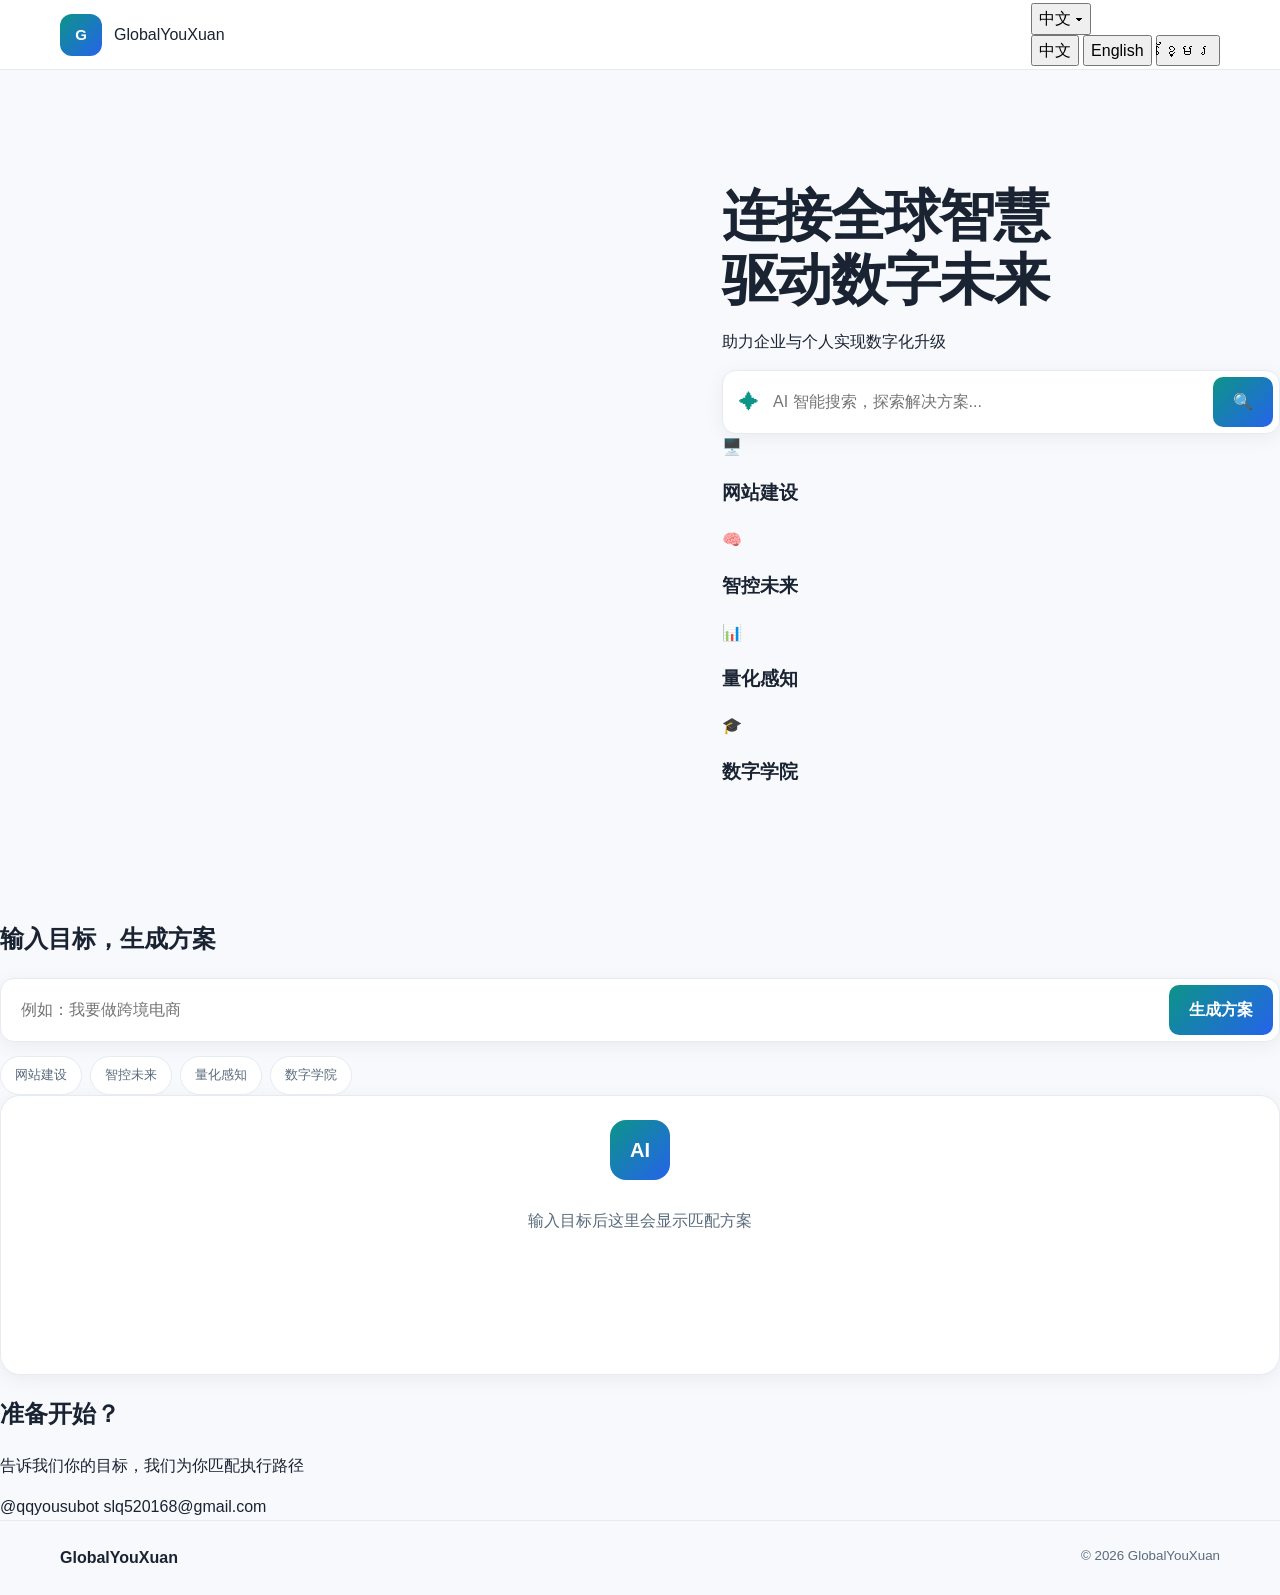
==== index.html @ 68372c5d "更新 index.html" ====
<!doctype html>
<html lang="zh-CN">
<head>
<meta charset="utf-8">
<meta name="viewport" content="width=device-width,initial-scale=1,viewport-fit=cover">
<meta name="theme-color" content="#f8fafc">
<title>GlobalYouXuan｜全球优选数字化平台</title>
<meta name="description" content="GlobalYouXuan 全球数字化解决方案平台">
<link rel="stylesheet" href="style.css">
</head>
<body>
<header class="topbar">
  <a class="brand" href="#home">
    <span class="brand-mark">G</span>
    <span class="brand-name">GlobalYouXuan</span>
  </a>
  <div class="top-actions">
    <div class="lang-select">
      <button id="langBtn" class="lang-btn">中文 ▾</button>
      <div class="lang-menu" id="langMenu">
        <button data-lang="zh">中文</button>
        <button data-lang="en">English</button>
        <button data-lang="km">ខ្មែរ</button>
      </div>
    </div>
  </div>
</header>

<main>
  <section class="hero" id="home">
    <div class="hero-bg"></div>
    <div class="hero-content">
      <h1 data-i18n="heroTitle">连接全球智慧<br>驱动数字未来</h1>
      <p data-i18n="heroSub">助力企业与个人实现数字化升级</p>

      <form class="search-box" id="mainSearch">
        <span class="search-icon">✦</span>
        <input id="mainSearchInput" data-i18n-placeholder="searchPlaceholder" placeholder="AI 智能搜索，探索解决方案...">
        <button type="submit" aria-label="搜索">🔍</button>
      </form>

      <div class="entry-grid">
        <a class="entry-card c1" href="web.html">
          <div class="entry-icon">🖥️</div>
          <h3 data-i18n="card1">网站建设</h3>
        </a>
        <a class="entry-card c2" href="ai.html">
          <div class="entry-icon">🧠</div>
          <h3 data-i18n="card2">智控未来</h3>
        </a>
        <a class="entry-card c3" href="automation.html">
          <div class="entry-icon">📊</div>
          <h3 data-i18n="card3">量化感知</h3>
        </a>
        <a class="entry-card c4" href="digital.html">
          <div class="entry-icon">🎓</div>
          <h3 data-i18n="card4">数字学院</h3>
        </a>
      </div>
    </div>
  </section>

  <section class="match-section" id="match">
    <div class="section-inner">
      <h2 data-i18n="matchTitle">输入目标，生成方案</h2>
      <div class="match-box">
        <form class="search-box" id="matchSearch">
          <input id="matchInput" data-i18n-placeholder="matchPlaceholder" placeholder="例如：我要做跨境电商">
          <button type="submit" data-i18n="searchBtn">生成方案</button>
        </form>
        <div class="quick">
          <button data-q="网站建设">网站建设</button>
          <button data-q="AI">智控未来</button>
          <button data-q="订单">量化感知</button>
          <button data-q="数字">数字学院</button>
        </div>
        <div class="result-panel" id="resultPanel">
          <div class="result-empty">
            <span>AI</span>
            <p data-i18n="resultEmpty">输入目标后这里会显示匹配方案</p>
          </div>
        </div>
      </div>
    </div>
  </section>

  <section class="contact-section" id="contact">
    <div class="section-inner contact-inner">
      <div>
        <h2 data-i18n="contactTitle">准备开始？</h2>
        <p data-i18n="contactSub">告诉我们你的目标，我们为你匹配执行路径</p>
        <div class="contact-ways">
          <a href="https://t.me/qqyousubot" target="_blank" rel="noopener">@qqyousubot</a>
          <a href="mailto:slq520168@gmail.com">slq520168@gmail.com</a>
        </div>
      </div>
    </div>
  </section>
</main>

<footer>
  <div><b>GlobalYouXuan</b></div>
  <small>© 2026 GlobalYouXuan</small>
</footer>

<script src="app.js"></script>
</body>
</html>
---- style.css ----
:root{
  --bg:#f7f9fc;
  --bg2:#ffffff;
  --panel:#ffffff;
  --line:#e6ebf2;
  --text:#1a2332;
  --muted:#5a6b7d;
  --cyan:#0d9488;
  --blue:#2563eb;
  --green:#10b981;
  --radius:20px;
  --shadow:0 4px 20px rgba(0,0,0,.06);
}

*{box-sizing:border-box}
html{scroll-behavior:smooth}
body{
  margin:0;
  background:var(--bg);
  color:var(--text);
  font-family:-apple-system,BlinkMacSystemFont,"Segoe UI","PingFang SC","Microsoft YaHei",Arial,sans-serif;
  line-height:1.6;
}
a{text-decoration:none;color:inherit}
button,input{font:inherit}

/* 顶部导航 */
.topbar{
  position:sticky;top:0;z-index:50;
  height:70px;
  display:flex;align-items:center;justify-content:space-between;
  padding:0 clamp(16px,5vw,60px);
  background:rgba(255,255,255,.95);
  backdrop-filter:blur(12px);
  border-bottom:1px solid var(--line);
}
.brand{display:flex;align-items:center;gap:12px}
.brand-mark{
  width:42px;height:42px;border-radius:12px;
  display:grid;place-items:center;
  background:linear-gradient(135deg,var(--cyan),var(--blue));
  color:#fff;font-weight:800;font-size:15px;
}
.brand-text{display:flex;flex-direction:column}
.brand-text b{font-size:16px}
.brand-text small{font-size:11px;color:var(--muted);margin-top:2px}
.topbar nav{display:flex;gap:24px;font-size:14px;color:var(--muted)}
.topbar nav a:hover{color:var(--text)}
.langs{display:flex;gap:6px}
.langs button{
  border:1px solid var(--line);background:#fff;color:var(--muted);
  border-radius:10px;padding:7px 11px;cursor:pointer;font-size:13px;
}
.langs button.active{background:var(--text);color:#fff;border-color:var(--text)}

/* 通用区块 */
.screen{padding:clamp(60px,7vw,100px) clamp(18px,5vw,60px)}
.dark{background:#f0f4f8;border-top:1px solid var(--line);border-bottom:1px solid var(--line)}
.section-title{max-width:700px;margin-bottom:36px}
.section-title>span{font-size:12px;color:var(--cyan);letter-spacing:.12em;font-weight:700}
.section-title h2{font-size:clamp(28px,4vw,42px);line-height:1.2;margin:12px 0 10px;color:var(--text)}
.section-title p{color:var(--muted);font-size:16px}

/* 首页英雄区 */
.hero{
  min-height:calc(100vh - 70px);
  display:grid;grid-template-columns:1.1fr .9fr;
  align-items:center;gap:40px;
}
.badge{
  display:inline-flex;align-items:center;gap:8px;
  border:1px solid #d1e7e5;border-radius:999px;
  padding:6px 12px;color:var(--cyan);font-size:11px;
  letter-spacing:.1em;font-weight:700;background:#f0fdfa;
}
.badge i{width:6px;height:6px;border-radius:50%;background:var(--green)}
h1{font-size:clamp(36px,5.5vw,56px);line-height:1.15;letter-spacing:-.03em;margin:20px 0 16px;color:var(--text)}
.hero-copy>p{font-size:clamp(16px,1.8vw,18px);color:var(--muted);max-width:520px;margin-bottom:28px}
.hero-actions{display:flex;gap:12px;margin-bottom:24px;flex-wrap:wrap}
.primary-btn,.secondary-btn{
  display:inline-flex;justify-content:center;align-items:center;
  min-height:48px;border-radius:12px;padding:0 22px;font-weight:700;font-size:15px;
}
.primary-btn{background:linear-gradient(135deg,var(--cyan),var(--blue));color:#fff}
.secondary-btn{border:1px solid var(--line);background:#fff;color:var(--text)}
.search-box{
  display:flex;align-items:center;gap:10px;
  padding:6px 6px 6px 16px;border-radius:14px;
  border:1px solid var(--line);background:#fff;box-shadow:var(--shadow);
}
.search-icon{font-size:20px;color:var(--cyan)}
.search-box input{flex:1;min-width:0;background:transparent;border:0;outline:0;color:var(--text);padding:12px 4px}
.search-box button{
  border:0;border-radius:10px;padding:12px 20px;
  background:linear-gradient(135deg,var(--cyan),var(--blue));
  color:#fff;font-weight:700;cursor:pointer;
}
.quick{display:flex;flex-wrap:wrap;gap:8px;margin-top:14px}
.quick button{
  border:1px solid var(--line);background:#fff;color:var(--muted);
  border-radius:999px;padding:8px 14px;cursor:pointer;font-size:13px;
}
.quick button:hover{border-color:var(--cyan);color:var(--cyan)}

/* 右侧视觉 */
.hero-visual{display:flex;justify-content:center}
.visual-panel{
  width:min(100%,460px);border:1px solid var(--line);border-radius:24px;
  padding:20px;background:#fff;box-shadow:var(--shadow);
}
.panel-top,.panel-bottom{display:flex;justify-content:space-between;align-items:center}
.panel-top span{font-size:11px;letter-spacing:.12em;color:var(--cyan);font-weight:600}
.panel-top b{font-size:11px;color:var(--green)}
.globe-wrap{position:relative;display:grid;place-items:center;min-height:320px}
.globe{
  position:relative;width:min(28vw,280px);aspect-ratio:1;border-radius:50%;
  background:radial-gradient(circle at 32% 28%,#5eead4 0 6%,transparent 18%),
             radial-gradient(circle at 62% 48%,rgba(37,99,235,.3) 0 5%,transparent 20%),
             radial-gradient(circle,#0f766e 0 42%,#134e4a 70%,#042f2e 100%);
  box-shadow:inset -20px -18px 50px rgba(0,0,0,.25),0 0 50px rgba(13,148,136,.2);
  animation:float 6s ease-in-out infinite;
}
.globe-grid{
  position:absolute;inset:0;border-radius:50%;
  background:repeating-linear-gradient(90deg,transparent 0 26px,rgba(255,255,255,.08) 27px 28px),
             repeating-linear-gradient(0deg,transparent 0 26px,rgba(255,255,255,.07) 27px 28px);
  mask-image:radial-gradient(circle,#000 60%,transparent 72%);
}
.orbit{position:absolute;border:1px solid rgba(13,148,136,.25);border-radius:50%}
.orbit1{width:92%;height:38%;transform:rotate(14deg)}
.orbit2{width:70%;height:96%;transform:rotate(67deg)}
.dot{position:absolute;width:7px;height:7px;border-radius:50%;background:#fff;box-shadow:0 0 12px var(--cyan)}
.d1{left:28%;top:32%}.d2{right:26%;top:29%}.d3{left:44%;bottom:23%}.d4{right:20%;bottom:42%}
.floating-card{
  position:absolute;border:1px solid var(--line);background:#fff;
  border-radius:12px;padding:10px 12px;display:flex;flex-direction:column;box-shadow:var(--shadow);
}
.floating-card small{color:var(--muted);font-size:11px}
.floating-card b{margin-top:2px;color:var(--text);font-size:14px}
.fc1{left:0;top:18%}.fc2{right:0;bottom:16%}
.panel-bottom{gap:12px;margin-top:8px}
.panel-bottom div{flex:1;display:flex;justify-content:space-between;border-top:1px solid var(--line);padding-top:14px}
.panel-bottom span{color:var(--muted);font-size:12px}
.panel-bottom b{font-size:13px;color:var(--text)}

/* 卡片通用 */
.why-grid,.solution-grid{display:grid;grid-template-columns:repeat(3,1fr);gap:18px}
.why-card,.solution-card{
  padding:24px;border:1px solid var(--line);border-radius:18px;
  background:#fff;box-shadow:var(--shadow);
}
.why-icon{
  width:44px;height:44px;display:grid;place-items:center;
  border-radius:12px;background:#f0fdfa;color:var(--cyan);font-size:20px;
}
.why-card h3,.solution-card h3{font-size:18px;margin:18px 0 8px;color:var(--text)}
.why-card p,.solution-card p{color:var(--muted);font-size:14px;line-height:1.6}

/* 业务中心 */
.center-grid{display:grid;grid-template-columns:repeat(4,1fr);gap:16px}
.center-card{
  min-height:260px;display:flex;flex-direction:column;
  padding:22px;border:1px solid var(--line);border-radius:18px;
  background:#fff;box-shadow:var(--shadow);transition:.2s;
}
.center-card:hover{transform:translateY(-4px);border-color:#99f6e4}
.card-head{display:flex;justify-content:space-between;align-items:center}
.card-head span{font-size:11px;color:var(--cyan);font-weight:600}
.card-head i{
  width:40px;height:40px;display:grid;place-items:center;
  border-radius:12px;background:#f0fdfa;color:var(--cyan);font-style:normal;font-size:18px;
}
.center-card h3{font-size:18px;margin:28px 0 8px}
.center-card p{color:var(--muted);font-size:14px;line-height:1.6}
.center-card>b{margin-top:auto;color:var(--cyan);font-size:14px}

/* 解决方案 & 案例 */
.solution-card span{font-size:11px;color:var(--cyan);letter-spacing:.1em;font-weight:600}
.case-grid{display:grid;grid-template-columns:repeat(3,1fr);gap:16px}
.case-card{overflow:hidden;border:1px solid var(--line);border-radius:18px;background:#fff;box-shadow:var(--shadow)}
.case-visual{
  height:140px;
  background:linear-gradient(135deg,#ccfbf1,#bfdbfe);
  position:relative;
}
.case-visual:after{content:"";position:absolute;inset:16px;border:1px solid rgba(255,255,255,.5);border-radius:12px}
.case-body{padding:18px}
.case-body span{font-size:11px;color:var(--cyan);letter-spacing:.1em;font-weight:600}
.case-body h3{font-size:17px;margin:10px 0 6px}
.case-body p{color:var(--muted);font-size:14px;line-height:1.6}

/* 数据统计 */
.stats-grid{display:grid;grid-template-columns:repeat(4,1fr);gap:16px}
.stats-grid div{
  padding:28px;border:1px solid var(--line);border-radius:18px;
  background:#fff;box-shadow:var(--shadow);display:flex;flex-direction:column;
}
.stats-grid b{font-size:36px;color:var(--text)}
.stats-grid span{color:var(--muted);margin-top:6px;font-size:14px}

/* 匹配区 */
.match-layout{display:grid;grid-template-columns:.95fr 1.05fr;gap:20px}
.match-form,.result-panel{
  padding:24px;border:1px solid var(--line);border-radius:20px;
  background:#fff;box-shadow:var(--shadow);
}
.match-form h3{font-size:20px;margin-top:0;color:var(--text)}
.result-panel{min-height:280px}
.result-empty{
  height:100%;display:grid;place-items:center;align-content:center;
  text-align:center;color:var(--muted);
}
.result-empty span{
  width:60px;height:60px;display:grid;place-items:center;
  border-radius:16px;background:linear-gradient(135deg,var(--cyan),var(--blue));
  color:#fff;font-size:20px;font-weight:800;margin-bottom:12px;
}
.result-card h3{font-size:20px;margin:0 0 10px;color:var(--text)}
.result-card p{color:var(--muted);font-size:14px;line-height:1.6}
.result-tags{display:flex;flex-wrap:wrap;gap:8px;margin-top:16px}
.result-tags span{
  padding:8px 12px;border:1px solid var(--line);border-radius:10px;
  background:#f8fafc;font-size:13px;color:var(--text);
}

/* 联系 */
.contact{
  display:flex;justify-content:space-between;align-items:center;gap:30px;
  background:linear-gradient(135deg,#f0fdfa,#eff6ff);
  border-radius:24px;margin:0 clamp(18px,5vw,60px) 40px;padding:40px clamp(20px,4vw,40px);
}
.contact h2{font-size:clamp(26px,3.5vw,36px);margin:12px 0 8px}
.contact p{color:var(--muted);font-size:15px}
.contact-list{display:flex;flex-wrap:wrap;gap:10px;margin-top:16px;color:var(--muted)}
.contact-list span{padding:8px 12px;border:1px solid var(--line);border-radius:10px;background:#fff;font-size:13px}
.contact>.primary-btn{min-width:160px}

footer{
  display:flex;justify-content:space-between;gap:20px;
  padding:24px clamp(18px,5vw,60px);border-top:1px solid var(--line);color:var(--muted);
}
footer div{display:flex;flex-direction:column;gap:2px}
footer b{color:var(--text)}

/* 中心页 */
.center-page{min-height:100vh}
.center-hero{padding:70px clamp(18px,5vw,60px) 40px}
.center-back{display:inline-block;color:var(--cyan);margin-bottom:20px;font-size:14px}
.center-hero h1{max-width:700px}
.center-hero p{max-width:600px;color:var(--muted);font-size:16px}
.tool-grid{display:grid;grid-template-columns:repeat(3,1fr);gap:16px;padding:0 clamp(18px,5vw,60px) 70px}
.tool-card{
  padding:22px;border:1px solid var(--line);border-radius:18px;
  background:#fff;box-shadow:var(--shadow);
}
.tool-card h3{font-size:17px}
.tool-card p{color:var(--muted);font-size:14px;line-height:1.6}

@keyframes float{50%{transform:translateY(-10px)}}

/* 响应式 */
@media(max-width:1020px){
  .topbar nav{display:none}
  .hero{grid-template-columns:1fr}
  .hero-visual{order:-1}
  .center-grid{grid-template-columns:repeat(2,1fr)}
  .why-grid,.solution-grid,.tool-grid{grid-template-columns:repeat(2,1fr)}
  .stats-grid{grid-template-columns:repeat(2,1fr)}
}
@media(max-width:680px){
  .topbar{height:62px;padding:0 14px}
  .brand-mark{width:38px;height:38px}
  .brand-text small{display:none}
  .langs button{padding:6px 9px;font-size:12px}
  .screen{padding:48px 16px}
  .hero{min-height:auto;display:flex;flex-direction:column;gap:24px;padding-top:24px}
  .hero-copy{order:1}.hero-visual{order:2}
  h1{font-size:32px}
  .hero-actions{flex-direction:column}
  .primary-btn,.secondary-btn{width:100%}
  .search-box{flex-wrap:wrap;padding:8px}
  .search-icon{display:none}
  .search-box input{width:100%;flex-basis:100%}
  .search-box button{width:100%}
  .visual-panel{padding:14px}
  .globe-wrap{min-height:240px}
  .globe{width:min(60vw,220px)}
  .floating-card{font-size:11px}
  .section-title h2{font-size:26px}
  .why-grid,.center-grid,.solution-grid,.case-grid,.stats-grid,.match-layout,.tool-grid{grid-template-columns:1fr}
  .center-card{min-height:220px}
  .contact,footer{flex-direction:column;align-items:flex-start}
  .contact{margin:0 16px 30px;padding:28px 18px}
  .contact>.primary-btn{width:100%}
}
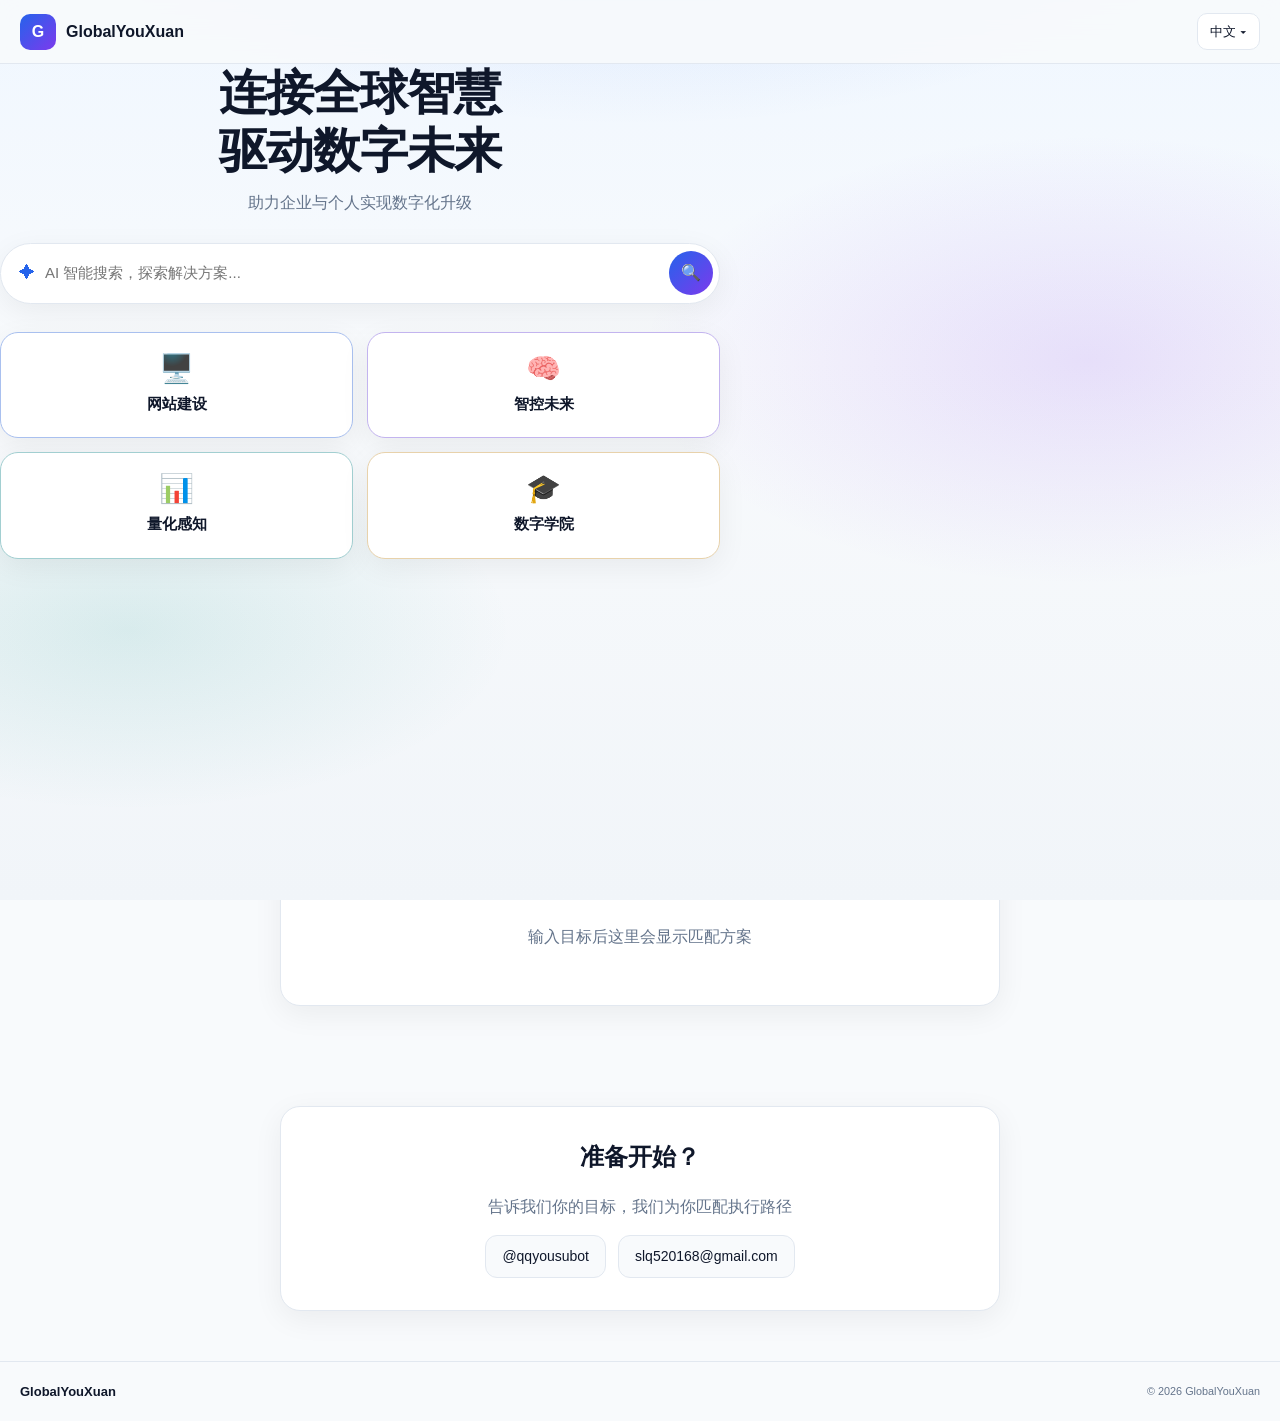
==== commit bdc69d72: "Update contact link to use Telegram protocol" ====
--- a/index.html
+++ b/index.html
@@ -90,7 +90,7 @@
         <h2 data-i18n="contactTitle">准备开始？</h2>
         <p data-i18n="contactSub">告诉我们你的目标，我们为你匹配执行路径</p>
         <div class="contact-ways">
-          <a href="https://t.me/qqyousubot" target="_blank" rel="noopener">@qqyousubot</a>
+          <a href="tg://resolve?domain=qqyousubot">@qqyousubot</a>
           <a href="mailto:slq520168@gmail.com">slq520168@gmail.com</a>
         </div>
       </div>
@@ -105,4 +105,4 @@
 
 <script src="app.js"></script>
 </body>
-</html>+</html>
--- a/style.css
+++ b/style.css
@@ -1,295 +1,308 @@
-:root{
-  --bg:#f7f9fc;
-  --bg2:#ffffff;
-  --panel:#ffffff;
-  --line:#e6ebf2;
-  --text:#1a2332;
-  --muted:#5a6b7d;
-  --cyan:#0d9488;
-  --blue:#2563eb;
-  --green:#10b981;
-  --radius:20px;
-  --shadow:0 4px 20px rgba(0,0,0,.06);
-}
-
-*{box-sizing:border-box}
-html{scroll-behavior:smooth}
-body{
-  margin:0;
-  background:var(--bg);
-  color:var(--text);
-  font-family:-apple-system,BlinkMacSystemFont,"Segoe UI","PingFang SC","Microsoft YaHei",Arial,sans-serif;
-  line-height:1.6;
-}
-a{text-decoration:none;color:inherit}
-button,input{font:inherit}
-
-/* 顶部导航 */
-.topbar{
-  position:sticky;top:0;z-index:50;
-  height:70px;
-  display:flex;align-items:center;justify-content:space-between;
-  padding:0 clamp(16px,5vw,60px);
-  background:rgba(255,255,255,.95);
-  backdrop-filter:blur(12px);
-  border-bottom:1px solid var(--line);
-}
-.brand{display:flex;align-items:center;gap:12px}
-.brand-mark{
-  width:42px;height:42px;border-radius:12px;
-  display:grid;place-items:center;
-  background:linear-gradient(135deg,var(--cyan),var(--blue));
-  color:#fff;font-weight:800;font-size:15px;
-}
-.brand-text{display:flex;flex-direction:column}
-.brand-text b{font-size:16px}
-.brand-text small{font-size:11px;color:var(--muted);margin-top:2px}
-.topbar nav{display:flex;gap:24px;font-size:14px;color:var(--muted)}
-.topbar nav a:hover{color:var(--text)}
-.langs{display:flex;gap:6px}
-.langs button{
-  border:1px solid var(--line);background:#fff;color:var(--muted);
-  border-radius:10px;padding:7px 11px;cursor:pointer;font-size:13px;
-}
-.langs button.active{background:var(--text);color:#fff;border-color:var(--text)}
-
-/* 通用区块 */
-.screen{padding:clamp(60px,7vw,100px) clamp(18px,5vw,60px)}
-.dark{background:#f0f4f8;border-top:1px solid var(--line);border-bottom:1px solid var(--line)}
-.section-title{max-width:700px;margin-bottom:36px}
-.section-title>span{font-size:12px;color:var(--cyan);letter-spacing:.12em;font-weight:700}
-.section-title h2{font-size:clamp(28px,4vw,42px);line-height:1.2;margin:12px 0 10px;color:var(--text)}
-.section-title p{color:var(--muted);font-size:16px}
-
-/* 首页英雄区 */
-.hero{
-  min-height:calc(100vh - 70px);
-  display:grid;grid-template-columns:1.1fr .9fr;
-  align-items:center;gap:40px;
-}
-.badge{
-  display:inline-flex;align-items:center;gap:8px;
-  border:1px solid #d1e7e5;border-radius:999px;
-  padding:6px 12px;color:var(--cyan);font-size:11px;
-  letter-spacing:.1em;font-weight:700;background:#f0fdfa;
-}
-.badge i{width:6px;height:6px;border-radius:50%;background:var(--green)}
-h1{font-size:clamp(36px,5.5vw,56px);line-height:1.15;letter-spacing:-.03em;margin:20px 0 16px;color:var(--text)}
-.hero-copy>p{font-size:clamp(16px,1.8vw,18px);color:var(--muted);max-width:520px;margin-bottom:28px}
-.hero-actions{display:flex;gap:12px;margin-bottom:24px;flex-wrap:wrap}
-.primary-btn,.secondary-btn{
-  display:inline-flex;justify-content:center;align-items:center;
-  min-height:48px;border-radius:12px;padding:0 22px;font-weight:700;font-size:15px;
-}
-.primary-btn{background:linear-gradient(135deg,var(--cyan),var(--blue));color:#fff}
-.secondary-btn{border:1px solid var(--line);background:#fff;color:var(--text)}
-.search-box{
-  display:flex;align-items:center;gap:10px;
-  padding:6px 6px 6px 16px;border-radius:14px;
-  border:1px solid var(--line);background:#fff;box-shadow:var(--shadow);
-}
-.search-icon{font-size:20px;color:var(--cyan)}
-.search-box input{flex:1;min-width:0;background:transparent;border:0;outline:0;color:var(--text);padding:12px 4px}
-.search-box button{
-  border:0;border-radius:10px;padding:12px 20px;
-  background:linear-gradient(135deg,var(--cyan),var(--blue));
-  color:#fff;font-weight:700;cursor:pointer;
-}
-.quick{display:flex;flex-wrap:wrap;gap:8px;margin-top:14px}
-.quick button{
-  border:1px solid var(--line);background:#fff;color:var(--muted);
-  border-radius:999px;padding:8px 14px;cursor:pointer;font-size:13px;
-}
-.quick button:hover{border-color:var(--cyan);color:var(--cyan)}
-
-/* 右侧视觉 */
-.hero-visual{display:flex;justify-content:center}
-.visual-panel{
-  width:min(100%,460px);border:1px solid var(--line);border-radius:24px;
-  padding:20px;background:#fff;box-shadow:var(--shadow);
-}
-.panel-top,.panel-bottom{display:flex;justify-content:space-between;align-items:center}
-.panel-top span{font-size:11px;letter-spacing:.12em;color:var(--cyan);font-weight:600}
-.panel-top b{font-size:11px;color:var(--green)}
-.globe-wrap{position:relative;display:grid;place-items:center;min-height:320px}
-.globe{
-  position:relative;width:min(28vw,280px);aspect-ratio:1;border-radius:50%;
-  background:radial-gradient(circle at 32% 28%,#5eead4 0 6%,transparent 18%),
-             radial-gradient(circle at 62% 48%,rgba(37,99,235,.3) 0 5%,transparent 20%),
-             radial-gradient(circle,#0f766e 0 42%,#134e4a 70%,#042f2e 100%);
-  box-shadow:inset -20px -18px 50px rgba(0,0,0,.25),0 0 50px rgba(13,148,136,.2);
-  animation:float 6s ease-in-out infinite;
-}
-.globe-grid{
-  position:absolute;inset:0;border-radius:50%;
-  background:repeating-linear-gradient(90deg,transparent 0 26px,rgba(255,255,255,.08) 27px 28px),
-             repeating-linear-gradient(0deg,transparent 0 26px,rgba(255,255,255,.07) 27px 28px);
-  mask-image:radial-gradient(circle,#000 60%,transparent 72%);
-}
-.orbit{position:absolute;border:1px solid rgba(13,148,136,.25);border-radius:50%}
-.orbit1{width:92%;height:38%;transform:rotate(14deg)}
-.orbit2{width:70%;height:96%;transform:rotate(67deg)}
-.dot{position:absolute;width:7px;height:7px;border-radius:50%;background:#fff;box-shadow:0 0 12px var(--cyan)}
-.d1{left:28%;top:32%}.d2{right:26%;top:29%}.d3{left:44%;bottom:23%}.d4{right:20%;bottom:42%}
-.floating-card{
-  position:absolute;border:1px solid var(--line);background:#fff;
-  border-radius:12px;padding:10px 12px;display:flex;flex-direction:column;box-shadow:var(--shadow);
-}
-.floating-card small{color:var(--muted);font-size:11px}
-.floating-card b{margin-top:2px;color:var(--text);font-size:14px}
-.fc1{left:0;top:18%}.fc2{right:0;bottom:16%}
-.panel-bottom{gap:12px;margin-top:8px}
-.panel-bottom div{flex:1;display:flex;justify-content:space-between;border-top:1px solid var(--line);padding-top:14px}
-.panel-bottom span{color:var(--muted);font-size:12px}
-.panel-bottom b{font-size:13px;color:var(--text)}
-
-/* 卡片通用 */
-.why-grid,.solution-grid{display:grid;grid-template-columns:repeat(3,1fr);gap:18px}
-.why-card,.solution-card{
-  padding:24px;border:1px solid var(--line);border-radius:18px;
-  background:#fff;box-shadow:var(--shadow);
-}
-.why-icon{
-  width:44px;height:44px;display:grid;place-items:center;
-  border-radius:12px;background:#f0fdfa;color:var(--cyan);font-size:20px;
-}
-.why-card h3,.solution-card h3{font-size:18px;margin:18px 0 8px;color:var(--text)}
-.why-card p,.solution-card p{color:var(--muted);font-size:14px;line-height:1.6}
-
-/* 业务中心 */
-.center-grid{display:grid;grid-template-columns:repeat(4,1fr);gap:16px}
-.center-card{
-  min-height:260px;display:flex;flex-direction:column;
-  padding:22px;border:1px solid var(--line);border-radius:18px;
-  background:#fff;box-shadow:var(--shadow);transition:.2s;
-}
-.center-card:hover{transform:translateY(-4px);border-color:#99f6e4}
-.card-head{display:flex;justify-content:space-between;align-items:center}
-.card-head span{font-size:11px;color:var(--cyan);font-weight:600}
-.card-head i{
-  width:40px;height:40px;display:grid;place-items:center;
-  border-radius:12px;background:#f0fdfa;color:var(--cyan);font-style:normal;font-size:18px;
-}
-.center-card h3{font-size:18px;margin:28px 0 8px}
-.center-card p{color:var(--muted);font-size:14px;line-height:1.6}
-.center-card>b{margin-top:auto;color:var(--cyan);font-size:14px}
-
-/* 解决方案 & 案例 */
-.solution-card span{font-size:11px;color:var(--cyan);letter-spacing:.1em;font-weight:600}
-.case-grid{display:grid;grid-template-columns:repeat(3,1fr);gap:16px}
-.case-card{overflow:hidden;border:1px solid var(--line);border-radius:18px;background:#fff;box-shadow:var(--shadow)}
-.case-visual{
-  height:140px;
-  background:linear-gradient(135deg,#ccfbf1,#bfdbfe);
-  position:relative;
-}
-.case-visual:after{content:"";position:absolute;inset:16px;border:1px solid rgba(255,255,255,.5);border-radius:12px}
-.case-body{padding:18px}
-.case-body span{font-size:11px;color:var(--cyan);letter-spacing:.1em;font-weight:600}
-.case-body h3{font-size:17px;margin:10px 0 6px}
-.case-body p{color:var(--muted);font-size:14px;line-height:1.6}
-
-/* 数据统计 */
-.stats-grid{display:grid;grid-template-columns:repeat(4,1fr);gap:16px}
-.stats-grid div{
-  padding:28px;border:1px solid var(--line);border-radius:18px;
-  background:#fff;box-shadow:var(--shadow);display:flex;flex-direction:column;
-}
-.stats-grid b{font-size:36px;color:var(--text)}
-.stats-grid span{color:var(--muted);margin-top:6px;font-size:14px}
+:root {
+  --bg: #f8fafc;
+  --bg2: #ffffff;
+  --text: #0f172a;
+  --muted: #64748b;
+  --line: #e2e8f0;
+  --cyan: #0d9488;
+  --blue: #2563eb;
+  --purple: #7c3aed;
+  --orange: #f59e0b;
+  --card: #ffffff;
+  --shadow: 0 8px 30px rgba(0,0,0,.06);
+  --radius: 20px;
+}
+
+@media (prefers-color-scheme: dark) {
+  :root {
+    --bg: #0b1220;
+    --bg2: #111827;
+    --text: #f1f5f9;
+    --muted: #94a3b8;
+    --line: #1e293b;
+    --card: #111827;
+    --shadow: 0 8px 30px rgba(0,0,0,.35);
+  }
+}
+
+* { box-sizing: border-box; }
+html { scroll-behavior: smooth; }
+body {
+  margin: 0;
+  background: var(--bg);
+  color: var(--text);
+  font-family: -apple-system, BlinkMacSystemFont, "Segoe UI", "PingFang SC", "Microsoft YaHei", Arial, sans-serif;
+  line-height: 1.5;
+}
+a { text-decoration: none; color: inherit; }
+button, input { font: inherit; }
+
+/* 顶部 */
+.topbar {
+  position: sticky; top: 0; z-index: 50;
+  height: 64px;
+  display: flex; align-items: center; justify-content: space-between;
+  padding: 0 20px;
+  background: color-mix(in srgb, var(--bg) 90%, transparent);
+  backdrop-filter: blur(12px);
+  border-bottom: 1px solid var(--line);
+}
+.brand { display: flex; align-items: center; gap: 10px; }
+.brand-mark {
+  width: 36px; height: 36px; border-radius: 10px;
+  display: grid; place-items: center;
+  background: linear-gradient(135deg, var(--blue), var(--purple));
+  color: #fff; font-weight: 800; font-size: 16px;
+}
+.brand-name { font-weight: 700; font-size: 16px; }
+
+.lang-select { position: relative; }
+.lang-btn {
+  border: 1px solid var(--line);
+  background: var(--card);
+  color: var(--text);
+  border-radius: 10px;
+  padding: 8px 12px;
+  cursor: pointer;
+  font-size: 13px;
+}
+.lang-menu {
+  display: none;
+  position: absolute; right: 0; top: calc(100% + 6px);
+  background: var(--card);
+  border: 1px solid var(--line);
+  border-radius: 12px;
+  padding: 6px;
+  min-width: 120px;
+  box-shadow: var(--shadow);
+}
+.lang-menu.open { display: grid; }
+.lang-menu button {
+  border: 0; background: transparent;
+  text-align: left; padding: 10px 12px;
+  border-radius: 8px; color: var(--text); cursor: pointer;
+}
+.lang-menu button:hover { background: var(--bg); }
+
+/* 英雄区 */
+.hero {.hero-bg {
+  position: absolute; inset: 0;
+  background:
+    radial-gradient(ellipse 100% 80% at 50% -30%, rgba(37, 99, 235, 0.22), transparent 55%),
+    radial-gradient(ellipse 70% 50% at 85% 40%, rgba(124, 58, 237, 0.14), transparent 50%),
+    radial-gradient(ellipse 60% 40% at 10% 70%, rgba(13, 148, 136, 0.12), transparent 50%),
+    linear-gradient(180deg, #f0f7ff 0%, #f8fafc 40%, #f1f5f9 100%);
+  pointer-events: none;
+}
+@media (prefers-color-scheme: dark) {
+  .hero-bg {
+    background:
+      radial-gradient(ellipse 100% 80% at 50% -30%, rgba(37, 99, 235, 0.35), transparent 55%),
+      radial-gradient(ellipse 70% 50% at 85% 40%, rgba(124, 58, 237, 0.22), transparent 50%),
+      radial-gradient(ellipse 60% 40% at 10% 70%, rgba(13, 148, 136, 0.18), transparent 50%),
+      radial-gradient(circle at 50% 100%, rgba(15, 23, 42, 0.9), transparent 60%),
+      linear-gradient(180deg, #020617 0%, #0b1220 50%, #0f172a 100%);
+  }
+}
+  }
+.hero-bg {
+  position: absolute; inset: 0;
+  background:
+    radial-gradient(ellipse 80% 50% at 50% -20%, rgba(37,99,235,.18), transparent),
+    radial-gradient(ellipse 60% 40% at 80% 60%, rgba(124,58,237,.12), transparent),
+    radial-gradient(ellipse 50% 30% at 20% 80%, rgba(13,148,136,.1), transparent);
+  pointer-events: none;
+}
+@media (prefers-color-scheme: dark) {
+  .hero-bg {
+    background:
+      radial-gradient(ellipse 80% 50% at 50% -20%, rgba(37,99,235,.25), transparent),
+      radial-gradient(ellipse 60% 40% at 80% 60%, rgba(124,58,237,.18), transparent),
+      radial-gradient(ellipse 50% 30% at 20% 80%, rgba(13,148,136,.12), transparent),
+      linear-gradient(180deg, #0b1220 0%, #0f172a 100%);
+  }
+}
+.hero-content {
+  position: relative;
+  width: min(100%, 720px);
+  text-align: center;
+}
+.hero h1 {
+  font-size: clamp(32px, 7vw, 48px);
+  line-height: 1.2;
+  margin: 0 0 12px;
+  letter-spacing: -0.02em;
+}
+.hero h1 br { display: block; }
+.hero-content > p {
+  color: var(--muted);
+  font-size: 16px;
+  margin: 0 0 28px;
+}
+
+/* 搜索框 */
+.search-box {
+  display: flex; align-items: center; gap: 10px;
+  background: var(--card);
+  border: 1px solid var(--line);
+  border-radius: 999px;
+  padding: 6px 6px 6px 18px;
+  box-shadow: var(--shadow);
+  margin-bottom: 28px;
+}
+.search-icon { color: var(--blue); font-size: 16px; }
+.search-box input {
+  flex: 1; min-width: 0;
+  border: 0; outline: 0;
+  background: transparent;
+  color: var(--text);
+  padding: 12px 0;
+  font-size: 15px;
+}
+.search-box button {
+  border: 0;
+  width: 44px; height: 44px;
+  border-radius: 50%;
+  background: linear-gradient(135deg, var(--blue), var(--purple));
+  color: #fff;
+  cursor: pointer;
+  display: grid; place-items: center;
+  font-size: 16px;
+}
+
+/* 四个入口卡片 */
+.entry-grid {
+  display: grid;
+  grid-template-columns: 1fr 1fr;
+  gap: 14px;
+}
+.entry-card {
+  background: var(--card);
+  border: 1px solid var(--line);
+  border-radius: 18px;
+  padding: 22px 16px;
+  text-align: center;
+  box-shadow: var(--shadow);
+  transition: transform .2s, border-color .2s;
+}
+.entry-card:hover { transform: translateY(-3px); }
+.entry-icon {
+  font-size: 28px;
+  margin-bottom: 10px;
+  line-height: 1;
+}
+.entry-card h3 {
+  margin: 0;
+  font-size: 15px;
+  font-weight: 600;
+}
+.entry-card.c1 { border-color: color-mix(in srgb, var(--blue) 30%, var(--line)); }
+.entry-card.c2 { border-color: color-mix(in srgb, var(--purple) 30%, var(--line)); }
+.entry-card.c3 { border-color: color-mix(in srgb, var(--cyan) 30%, var(--line)); }
+.entry-card.c4 { border-color: color-mix(in srgb, var(--orange) 30%, var(--line)); }
 
 /* 匹配区 */
-.match-layout{display:grid;grid-template-columns:.95fr 1.05fr;gap:20px}
-.match-form,.result-panel{
-  padding:24px;border:1px solid var(--line);border-radius:20px;
-  background:#fff;box-shadow:var(--shadow);
-}
-.match-form h3{font-size:20px;margin-top:0;color:var(--text)}
-.result-panel{min-height:280px}
-.result-empty{
-  height:100%;display:grid;place-items:center;align-content:center;
-  text-align:center;color:var(--muted);
-}
-.result-empty span{
-  width:60px;height:60px;display:grid;place-items:center;
-  border-radius:16px;background:linear-gradient(135deg,var(--cyan),var(--blue));
-  color:#fff;font-size:20px;font-weight:800;margin-bottom:12px;
-}
-.result-card h3{font-size:20px;margin:0 0 10px;color:var(--text)}
-.result-card p{color:var(--muted);font-size:14px;line-height:1.6}
-.result-tags{display:flex;flex-wrap:wrap;gap:8px;margin-top:16px}
-.result-tags span{
-  padding:8px 12px;border:1px solid var(--line);border-radius:10px;
-  background:#f8fafc;font-size:13px;color:var(--text);
+.match-section, .contact-section {
+  padding: 50px 20px;
+}
+.section-inner { width: min(100%, 720px); margin: 0 auto; }
+.match-section h2, .contact-section h2 {
+  font-size: 24px;
+  margin: 0 0 20px;
+  text-align: center;
+}
+.match-box {
+  background: var(--card);
+  border: 1px solid var(--line);
+  border-radius: 20px;
+  padding: 20px;
+  box-shadow: var(--shadow);
+}
+.match-box .search-box { margin-bottom: 14px; }
+.match-box .search-box button {
+  width: auto;
+  border-radius: 999px;
+  padding: 0 18px;
+  font-size: 14px;
+  font-weight: 600;
+}
+.quick {
+  display: flex; flex-wrap: wrap; gap: 8px;
+  margin-bottom: 16px;
+}
+.quick button {
+  border: 1px solid var(--line);
+  background: var(--bg);
+  color: var(--muted);
+  border-radius: 999px;
+  padding: 8px 14px;
+  font-size: 13px;
+  cursor: pointer;
+}
+.result-panel {
+  min-height: 140px;
+  border-top: 1px solid var(--line);
+  padding-top: 16px;
+}
+.result-empty {
+  text-align: center;
+  color: var(--muted);
+  padding: 20px 0;
+}
+.result-empty span {
+  display: inline-grid; place-items: center;
+  width: 48px; height: 48px;
+  border-radius: 14px;
+  background: linear-gradient(135deg, var(--blue), var(--purple));
+  color: #fff; font-weight: 800;
+  margin-bottom: 10px;
+}
+.result-card h3 { margin: 0 0 8px; font-size: 18px; }
+.result-card p { color: var(--muted); font-size: 14px; margin: 0 0 12px; }
+.result-tags { display: flex; flex-wrap: wrap; gap: 8px; }
+.result-tags span {
+  padding: 6px 12px;
+  border-radius: 10px;
+  background: var(--bg);
+  border: 1px solid var(--line);
+  font-size: 13px;
 }
 
 /* 联系 */
-.contact{
-  display:flex;justify-content:space-between;align-items:center;gap:30px;
-  background:linear-gradient(135deg,#f0fdfa,#eff6ff);
-  border-radius:24px;margin:0 clamp(18px,5vw,60px) 40px;padding:40px clamp(20px,4vw,40px);
-}
-.contact h2{font-size:clamp(26px,3.5vw,36px);margin:12px 0 8px}
-.contact p{color:var(--muted);font-size:15px}
-.contact-list{display:flex;flex-wrap:wrap;gap:10px;margin-top:16px;color:var(--muted)}
-.contact-list span{padding:8px 12px;border:1px solid var(--line);border-radius:10px;background:#fff;font-size:13px}
-.contact>.primary-btn{min-width:160px}
-
-footer{
-  display:flex;justify-content:space-between;gap:20px;
-  padding:24px clamp(18px,5vw,60px);border-top:1px solid var(--line);color:var(--muted);
-}
-footer div{display:flex;flex-direction:column;gap:2px}
-footer b{color:var(--text)}
-
-/* 中心页 */
-.center-page{min-height:100vh}
-.center-hero{padding:70px clamp(18px,5vw,60px) 40px}
-.center-back{display:inline-block;color:var(--cyan);margin-bottom:20px;font-size:14px}
-.center-hero h1{max-width:700px}
-.center-hero p{max-width:600px;color:var(--muted);font-size:16px}
-.tool-grid{display:grid;grid-template-columns:repeat(3,1fr);gap:16px;padding:0 clamp(18px,5vw,60px) 70px}
-.tool-card{
-  padding:22px;border:1px solid var(--line);border-radius:18px;
-  background:#fff;box-shadow:var(--shadow);
-}
-.tool-card h3{font-size:17px}
-.tool-card p{color:var(--muted);font-size:14px;line-height:1.6}
-
-@keyframes float{50%{transform:translateY(-10px)}}
-
-/* 响应式 */
-@media(max-width:1020px){
-  .topbar nav{display:none}
-  .hero{grid-template-columns:1fr}
-  .hero-visual{order:-1}
-  .center-grid{grid-template-columns:repeat(2,1fr)}
-  .why-grid,.solution-grid,.tool-grid{grid-template-columns:repeat(2,1fr)}
-  .stats-grid{grid-template-columns:repeat(2,1fr)}
-}
-@media(max-width:680px){
-  .topbar{height:62px;padding:0 14px}
-  .brand-mark{width:38px;height:38px}
-  .brand-text small{display:none}
-  .langs button{padding:6px 9px;font-size:12px}
-  .screen{padding:48px 16px}
-  .hero{min-height:auto;display:flex;flex-direction:column;gap:24px;padding-top:24px}
-  .hero-copy{order:1}.hero-visual{order:2}
-  h1{font-size:32px}
-  .hero-actions{flex-direction:column}
-  .primary-btn,.secondary-btn{width:100%}
-  .search-box{flex-wrap:wrap;padding:8px}
-  .search-icon{display:none}
-  .search-box input{width:100%;flex-basis:100%}
-  .search-box button{width:100%}
-  .visual-panel{padding:14px}
-  .globe-wrap{min-height:240px}
-  .globe{width:min(60vw,220px)}
-  .floating-card{font-size:11px}
-  .section-title h2{font-size:26px}
-  .why-grid,.center-grid,.solution-grid,.case-grid,.stats-grid,.match-layout,.tool-grid{grid-template-columns:1fr}
-  .center-card{min-height:220px}
-  .contact,footer{flex-direction:column;align-items:flex-start}
-  .contact{margin:0 16px 30px;padding:28px 18px}
-  .contact>.primary-btn{width:100%}
+.contact-inner {
+  text-align: center;
+  background: var(--card);
+  border: 1px solid var(--line);
+  border-radius: 20px;
+  padding: 32px 20px;
+  box-shadow: var(--shadow);
+}
+.contact-inner p { color: var(--muted); margin: 0 0 16px; }
+.contact-ways {
+  display: flex; flex-wrap: wrap; justify-content: center; gap: 12px;
+}
+.contact-ways a {
+  padding: 10px 16px;
+  border-radius: 12px;
+  border: 1px solid var(--line);
+  background: var(--bg);
+  font-size: 14px;
+  color: var(--text);
+}
+
+footer {
+  display: flex; justify-content: space-between; align-items: center;
+  padding: 20px;
+  border-top: 1px solid var(--line);
+  color: var(--muted);
+  font-size: 13px;
+}
+footer b { color: var(--text); }
+
+@media (max-width: 480px) {
+  .hero h1 { font-size: 28px; }
+  .entry-grid { gap: 10px; }
+  .entry-card { padding: 18px 12px; }
+  .entry-icon { font-size: 24px; }
+  .entry-card h3 { font-size: 14px; }
 }
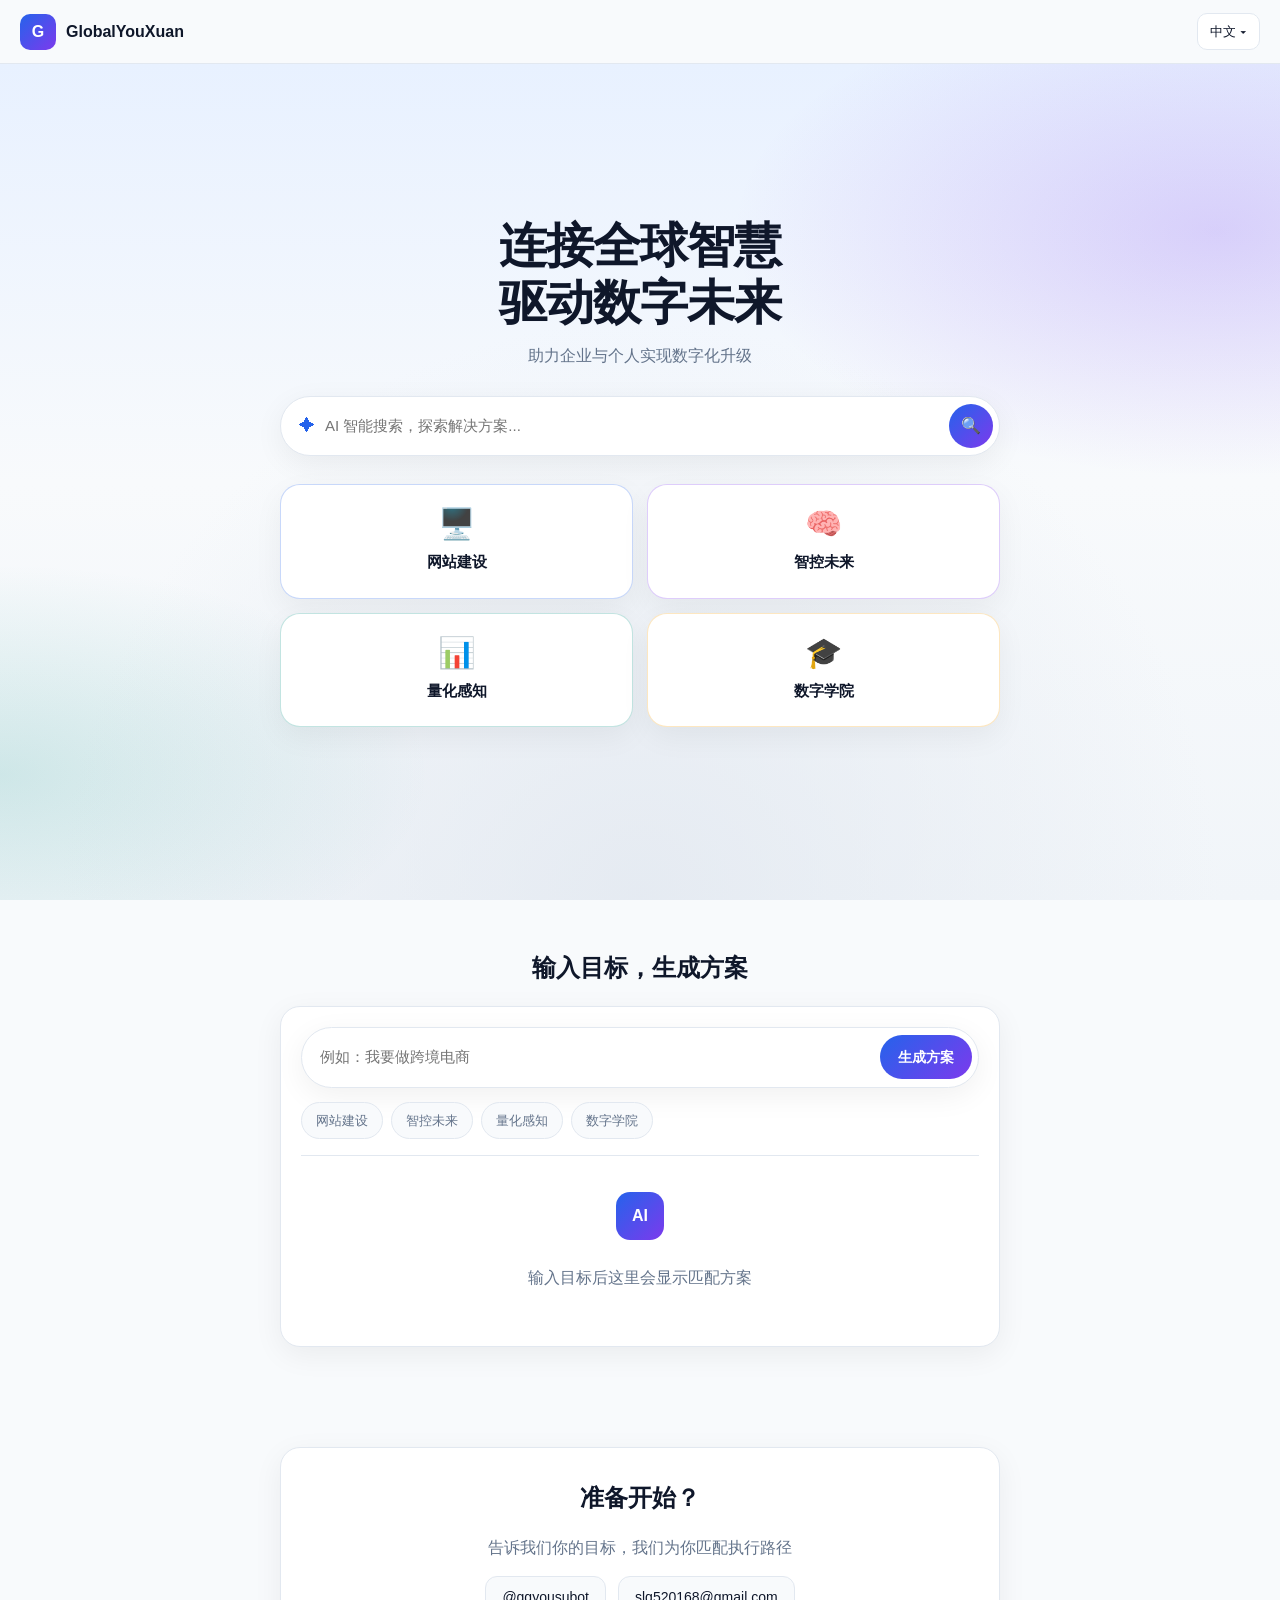
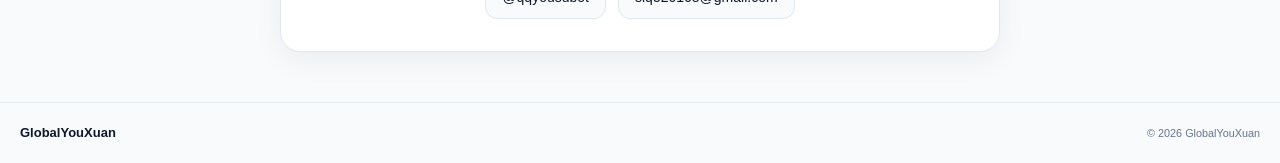
==== commit c41665f0: "更新 index.html" ====
--- a/index.html
+++ b/index.html
@@ -44,7 +44,7 @@
           <div class="entry-icon">🖥️</div>
           <h3 data-i18n="card1">网站建设</h3>
         </a>
-        <a class="entry-card c2" href="ai.html">
+        <a class="entry-card c2" href="order.html">
           <div class="entry-icon">🧠</div>
           <h3 data-i18n="card2">智控未来</h3>
         </a>
@@ -105,4 +105,4 @@
 
 <script src="app.js"></script>
 </body>
-</html>
+</html>
--- a/style.css
+++ b/style.css
@@ -10,7 +10,6 @@
   --orange: #f59e0b;
   --card: #ffffff;
   --shadow: 0 8px 30px rgba(0,0,0,.06);
-  --radius: 20px;
 }
 
 @media (prefers-color-scheme: dark) {
@@ -37,7 +36,6 @@
 a { text-decoration: none; color: inherit; }
 button, input { font: inherit; }
 
-/* 顶部 */
 .topbar {
   position: sticky; top: 0; z-index: 50;
   height: 64px;
@@ -84,42 +82,31 @@
 }
 .lang-menu button:hover { background: var(--bg); }
 
-/* 英雄区 */
-.hero {.hero-bg {
+.hero {
+  position: relative;
+  min-height: calc(100vh - 64px);
+  display: flex; align-items: center; justify-content: center;
+  padding: 40px 20px 60px;
+  overflow: hidden;
+}
+.hero-bg {
   position: absolute; inset: 0;
   background:
-    radial-gradient(ellipse 100% 80% at 50% -30%, rgba(37, 99, 235, 0.22), transparent 55%),
-    radial-gradient(ellipse 70% 50% at 85% 40%, rgba(124, 58, 237, 0.14), transparent 50%),
-    radial-gradient(ellipse 60% 40% at 10% 70%, rgba(13, 148, 136, 0.12), transparent 50%),
-    linear-gradient(180deg, #f0f7ff 0%, #f8fafc 40%, #f1f5f9 100%);
+    radial-gradient(ellipse 130% 100% at 50% -50%, rgba(37, 99, 235, 0.32), transparent 48%),
+    radial-gradient(ellipse 90% 70% at 95% 20%, rgba(124, 58, 237, 0.2), transparent 42%),
+    radial-gradient(ellipse 80% 60% at 0% 85%, rgba(13, 148, 136, 0.16), transparent 42%),
+    radial-gradient(circle at 50% 100%, rgba(226, 232, 240, 0.8), transparent 55%),
+    linear-gradient(180deg, #e8f1ff 0%, #f8fafc 50%, #f1f5f9 100%);
   pointer-events: none;
 }
 @media (prefers-color-scheme: dark) {
   .hero-bg {
     background:
-      radial-gradient(ellipse 100% 80% at 50% -30%, rgba(37, 99, 235, 0.35), transparent 55%),
-      radial-gradient(ellipse 70% 50% at 85% 40%, rgba(124, 58, 237, 0.22), transparent 50%),
-      radial-gradient(ellipse 60% 40% at 10% 70%, rgba(13, 148, 136, 0.18), transparent 50%),
-      radial-gradient(circle at 50% 100%, rgba(15, 23, 42, 0.9), transparent 60%),
-      linear-gradient(180deg, #020617 0%, #0b1220 50%, #0f172a 100%);
-  }
-}
-  }
-.hero-bg {
-  position: absolute; inset: 0;
-  background:
-    radial-gradient(ellipse 80% 50% at 50% -20%, rgba(37,99,235,.18), transparent),
-    radial-gradient(ellipse 60% 40% at 80% 60%, rgba(124,58,237,.12), transparent),
-    radial-gradient(ellipse 50% 30% at 20% 80%, rgba(13,148,136,.1), transparent);
-  pointer-events: none;
-}
-@media (prefers-color-scheme: dark) {
-  .hero-bg {
-    background:
-      radial-gradient(ellipse 80% 50% at 50% -20%, rgba(37,99,235,.25), transparent),
-      radial-gradient(ellipse 60% 40% at 80% 60%, rgba(124,58,237,.18), transparent),
-      radial-gradient(ellipse 50% 30% at 20% 80%, rgba(13,148,136,.12), transparent),
-      linear-gradient(180deg, #0b1220 0%, #0f172a 100%);
+      radial-gradient(ellipse 130% 100% at 50% -50%, rgba(37, 99, 235, 0.45), transparent 48%),
+      radial-gradient(ellipse 90% 70% at 95% 20%, rgba(124, 58, 237, 0.3), transparent 42%),
+      radial-gradient(ellipse 80% 60% at 0% 85%, rgba(13, 148, 136, 0.22), transparent 42%),
+      radial-gradient(circle at 50% 110%, rgba(2, 6, 23, 0.95), transparent 50%),
+      linear-gradient(180deg, #020617 0%, #0b1220 55%, #0f172a 100%);
   }
 }
 .hero-content {
@@ -133,14 +120,12 @@
   margin: 0 0 12px;
   letter-spacing: -0.02em;
 }
-.hero h1 br { display: block; }
 .hero-content > p {
   color: var(--muted);
   font-size: 16px;
   margin: 0 0 28px;
 }
 
-/* 搜索框 */
 .search-box {
   display: flex; align-items: center; gap: 10px;
   background: var(--card);
@@ -170,7 +155,6 @@
   font-size: 16px;
 }
 
-/* 四个入口卡片 */
 .entry-grid {
   display: grid;
   grid-template-columns: 1fr 1fr;
@@ -179,16 +163,19 @@
 .entry-card {
   background: var(--card);
   border: 1px solid var(--line);
-  border-radius: 18px;
-  padding: 22px 16px;
-  text-align: center;
-  box-shadow: var(--shadow);
-  transition: transform .2s, border-color .2s;
-}
-.entry-card:hover { transform: translateY(-3px); }
+  border-radius: 20px;
+  padding: 24px 16px;
+  text-align: center;
+  box-shadow: 0 10px 30px rgba(0,0,0,.05);
+  transition: transform .2s, box-shadow .2s;
+}
+.entry-card:hover {
+  transform: translateY(-4px);
+  box-shadow: 0 16px 40px rgba(0,0,0,.08);
+}
 .entry-icon {
-  font-size: 28px;
-  margin-bottom: 10px;
+  font-size: 30px;
+  margin-bottom: 12px;
   line-height: 1;
 }
 .entry-card h3 {
@@ -196,12 +183,11 @@
   font-size: 15px;
   font-weight: 600;
 }
-.entry-card.c1 { border-color: color-mix(in srgb, var(--blue) 30%, var(--line)); }
-.entry-card.c2 { border-color: color-mix(in srgb, var(--purple) 30%, var(--line)); }
-.entry-card.c3 { border-color: color-mix(in srgb, var(--cyan) 30%, var(--line)); }
-.entry-card.c4 { border-color: color-mix(in srgb, var(--orange) 30%, var(--line)); }
-
-/* 匹配区 */
+.entry-card.c1 { border-color: rgba(37,99,235,.25); }
+.entry-card.c2 { border-color: rgba(124,58,237,.25); }
+.entry-card.c3 { border-color: rgba(13,148,136,.25); }
+.entry-card.c4 { border-color: rgba(245,158,11,.25); }
+
 .match-section, .contact-section {
   padding: 50px 20px;
 }
@@ -268,7 +254,6 @@
   font-size: 13px;
 }
 
-/* 联系 */
 .contact-inner {
   text-align: center;
   background: var(--card);
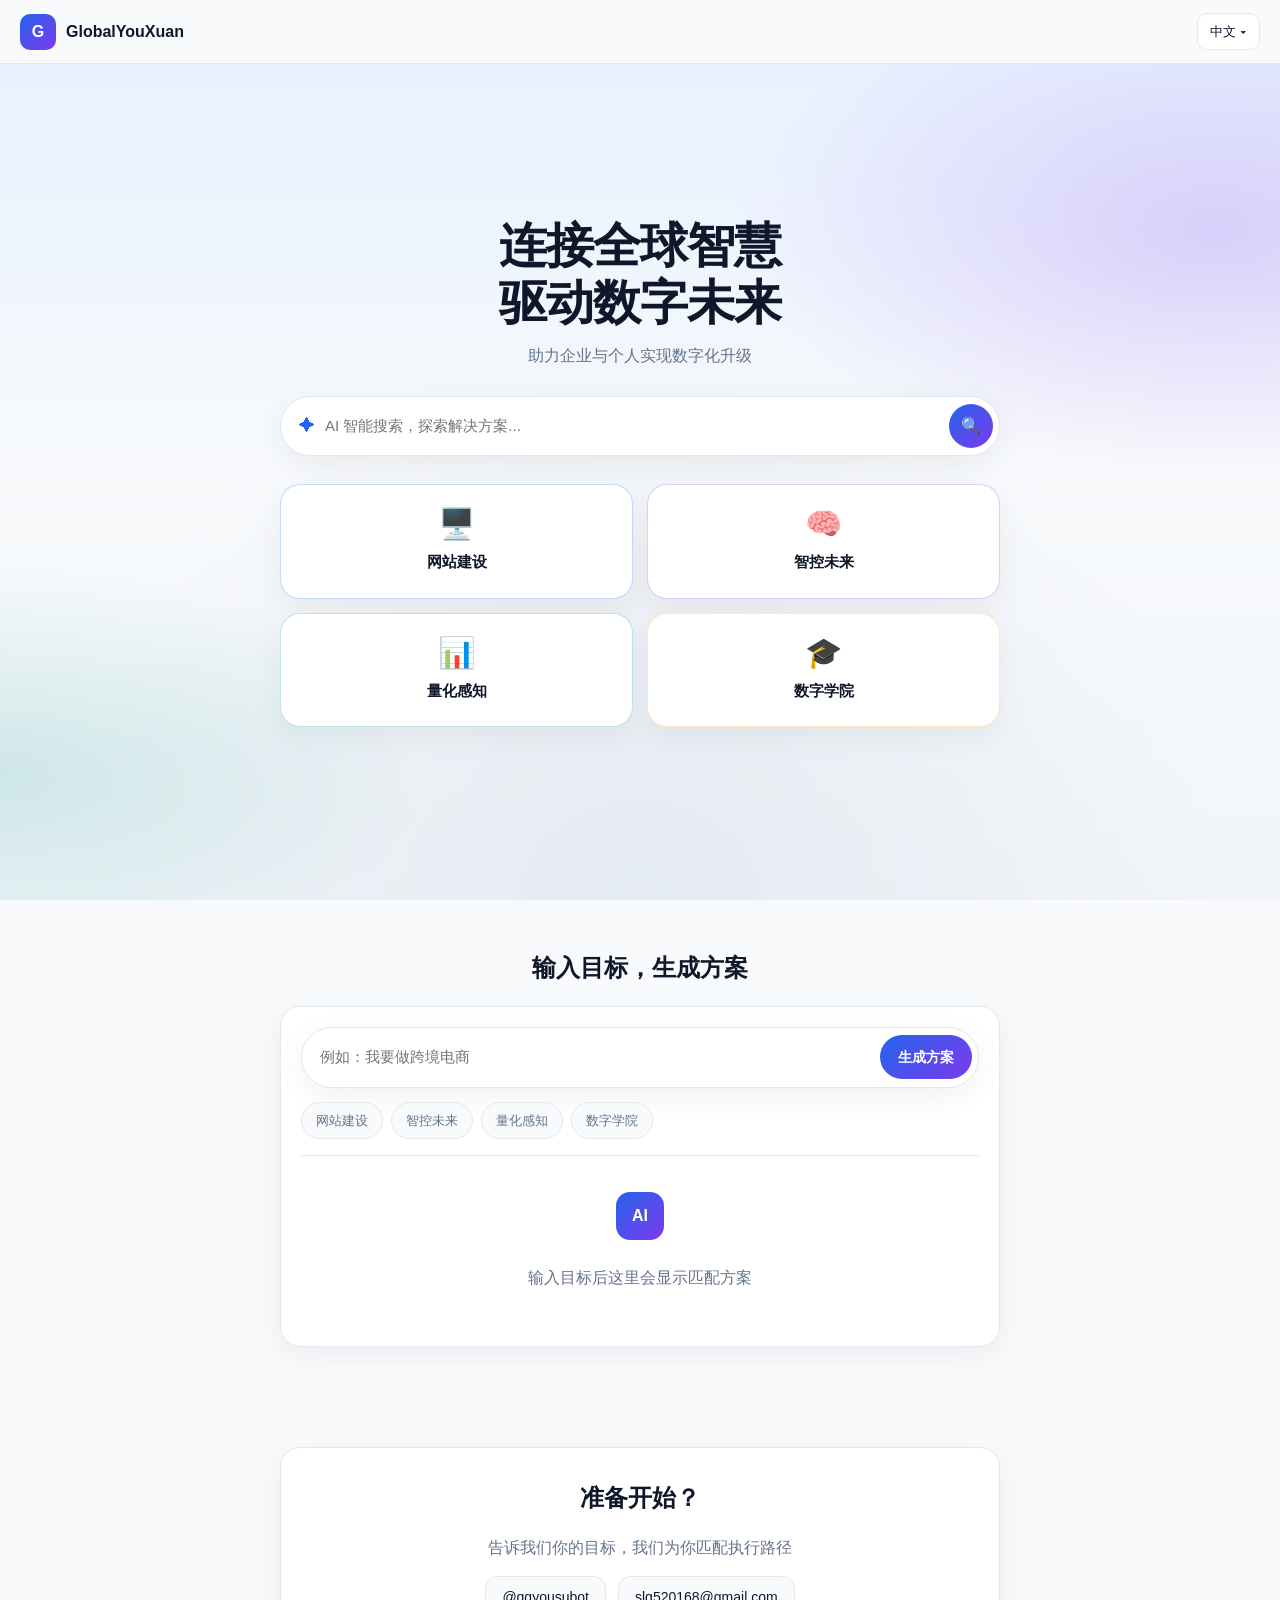
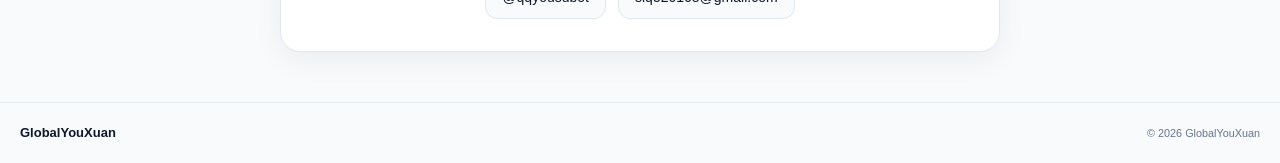
==== commit 56f3cedc: "更新 index.html" ====
--- a/index.html
+++ b/index.html
@@ -7,6 +7,14 @@
 <title>GlobalYouXuan｜全球优选数字化平台</title>
 <meta name="description" content="GlobalYouXuan 全球数字化解决方案平台">
 <link rel="stylesheet" href="style.css">
+<style>
+#heroResult{margin-top:16px;text-align:left}
+#heroResult .result-card{
+  background:var(--card);border:1px solid var(--line);border-radius:16px;
+  padding:16px;box-shadow:var(--shadow)
+}
+#heroResult button{font:inherit}
+</style>
 </head>
 <body>
 <header class="topbar">
@@ -39,7 +47,10 @@
         <button type="submit" aria-label="搜索">🔍</button>
       </form>
 
-      <div class="entry-grid">
+      <!-- 顶部搜索结果，直接弹在下面 -->
+      <div id="heroResult"></div>
+
+      <div class="entry-grid" id="entryGrid">
         <a class="entry-card c1" href="web.html">
           <div class="entry-icon">🖥️</div>
           <h3 data-i18n="card1">网站建设</h3>
@@ -69,10 +80,10 @@
           <button type="submit" data-i18n="searchBtn">生成方案</button>
         </form>
         <div class="quick">
-          <button data-q="网站建设">网站建设</button>
-          <button data-q="AI">智控未来</button>
-          <button data-q="订单">量化感知</button>
-          <button data-q="数字">数字学院</button>
+          <button type="button" data-q="网站建设">网站建设</button>
+          <button type="button" data-q="AI">智控未来</button>
+          <button type="button" data-q="订单">量化感知</button>
+          <button type="button" data-q="数字">数字学院</button>
         </div>
         <div class="result-panel" id="resultPanel">
           <div class="result-empty">
@@ -104,5 +115,24 @@
 </footer>
 
 <script src="app.js"></script>
+<script>
+// 让结果同时显示在顶部搜索下方
+(function(){
+  const _renderOptions = window.renderOptions;
+  const _renderPlan = window.renderPlan;
+  function syncHero(html){
+    const hero = document.getElementById('heroResult');
+    if(hero) hero.innerHTML = html || '';
+  }
+  // 轻量包装：每次结果更新时同步到顶部
+  const panel = document.getElementById('resultPanel');
+  if(panel){
+    const obs = new MutationObserver(() => {
+      syncHero(panel.innerHTML);
+    });
+    obs.observe(panel, {childList:true, subtree:true});
+  }
+})();
+</script>
 </body>
 </html>
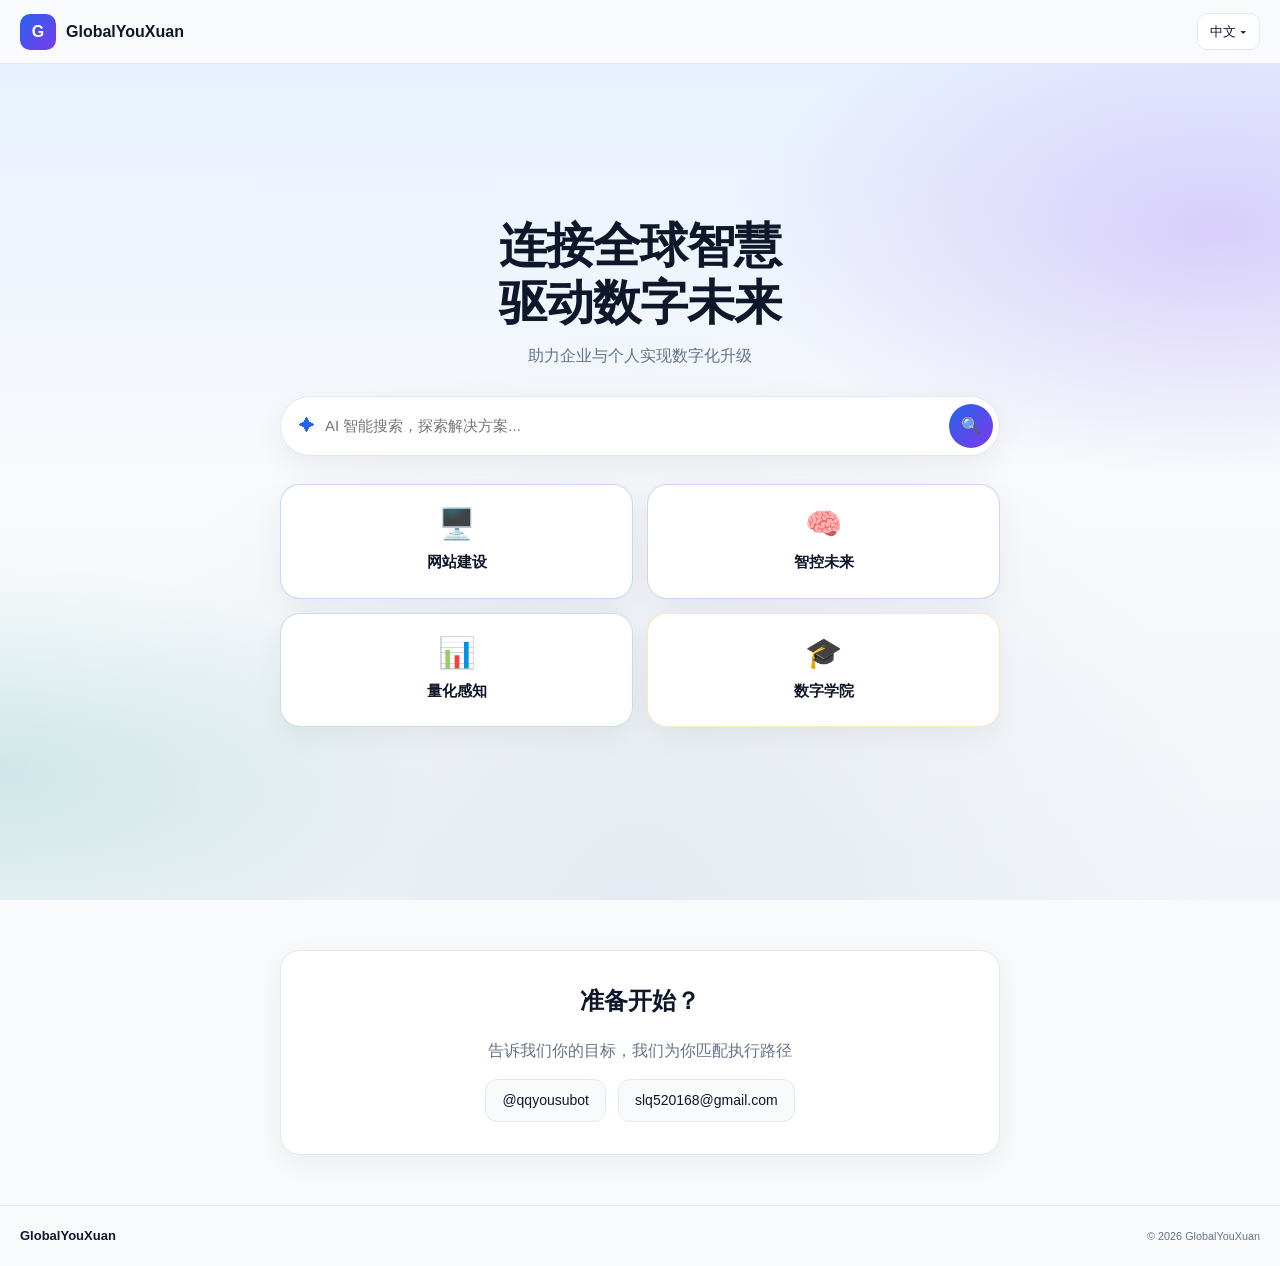
==== commit 17464c48: "更新 index.html" ====
--- a/index.html
+++ b/index.html
@@ -8,12 +8,57 @@
 <meta name="description" content="GlobalYouXuan 全球数字化解决方案平台">
 <link rel="stylesheet" href="style.css">
 <style>
-#heroResult{margin-top:16px;text-align:left}
-#heroResult .result-card{
-  background:var(--card);border:1px solid var(--line);border-radius:16px;
-  padding:16px;box-shadow:var(--shadow)
+.hero-content{width:min(100%,720px)}
+#heroResult{margin-top:18px;text-align:left}
+.qa-card{
+  background:rgba(255,255,255,.92);
+  border:1px solid var(--line);
+  border-radius:18px;
+  padding:18px 16px;
+  box-shadow:0 10px 30px rgba(15,23,42,.06);
+  animation:fadeUp .25s ease;
 }
-#heroResult button{font:inherit}
+@media (prefers-color-scheme: dark){
+  .qa-card{background:rgba(17,24,39,.92)}
+}
+@keyframes fadeUp{
+  from{opacity:0;transform:translateY(8px)}
+  to{opacity:1;transform:translateY(0)}
+}
+.qa-card h3{margin:0 0 14px;font-size:17px;line-height:1.4}
+.qa-btn{
+  width:100%;
+  text-align:left;
+  margin:0 0 10px;
+  padding:14px 14px;
+  border:1px solid var(--line);
+  border-radius:14px;
+  background:var(--bg);
+  color:var(--text);
+  cursor:pointer;
+  font-size:15px;
+  font-weight:600;
+}
+.qa-btn:active{transform:scale(.99)}
+.qa-actions{display:flex;gap:8px;margin-top:8px}
+.qa-mini{
+  border:1px solid var(--line);
+  background:transparent;
+  color:var(--muted);
+  border-radius:10px;
+  padding:10px 12px;
+  font-size:13px;
+  cursor:pointer;
+}
+.plan-item{
+  display:flex;justify-content:space-between;align-items:center;gap:10px;
+  padding:12px 0;border-bottom:1px solid var(--line);
+}
+.plan-item a{
+  padding:8px 12px;border-radius:10px;
+  background:linear-gradient(135deg,var(--blue),var(--purple));
+  color:#fff;font-size:12px;font-weight:700;text-decoration:none;
+}
 </style>
 </head>
 <body>
@@ -43,54 +88,17 @@
 
       <form class="search-box" id="mainSearch">
         <span class="search-icon">✦</span>
-        <input id="mainSearchInput" data-i18n-placeholder="searchPlaceholder" placeholder="AI 智能搜索，探索解决方案...">
+        <input id="mainSearchInput" data-i18n-placeholder="searchPlaceholder" placeholder="说说你现在最想解决的问题...">
         <button type="submit" aria-label="搜索">🔍</button>
       </form>
 
-      <!-- 顶部搜索结果，直接弹在下面 -->
       <div id="heroResult"></div>
 
       <div class="entry-grid" id="entryGrid">
-        <a class="entry-card c1" href="web.html">
-          <div class="entry-icon">🖥️</div>
-          <h3 data-i18n="card1">网站建设</h3>
-        </a>
-        <a class="entry-card c2" href="order.html">
-          <div class="entry-icon">🧠</div>
-          <h3 data-i18n="card2">智控未来</h3>
-        </a>
-        <a class="entry-card c3" href="automation.html">
-          <div class="entry-icon">📊</div>
-          <h3 data-i18n="card3">量化感知</h3>
-        </a>
-        <a class="entry-card c4" href="digital.html">
-          <div class="entry-icon">🎓</div>
-          <h3 data-i18n="card4">数字学院</h3>
-        </a>
-      </div>
-    </div>
-  </section>
-
-  <section class="match-section" id="match">
-    <div class="section-inner">
-      <h2 data-i18n="matchTitle">输入目标，生成方案</h2>
-      <div class="match-box">
-        <form class="search-box" id="matchSearch">
-          <input id="matchInput" data-i18n-placeholder="matchPlaceholder" placeholder="例如：我要做跨境电商">
-          <button type="submit" data-i18n="searchBtn">生成方案</button>
-        </form>
-        <div class="quick">
-          <button type="button" data-q="网站建设">网站建设</button>
-          <button type="button" data-q="AI">智控未来</button>
-          <button type="button" data-q="订单">量化感知</button>
-          <button type="button" data-q="数字">数字学院</button>
-        </div>
-        <div class="result-panel" id="resultPanel">
-          <div class="result-empty">
-            <span>AI</span>
-            <p data-i18n="resultEmpty">输入目标后这里会显示匹配方案</p>
-          </div>
-        </div>
+        <a class="entry-card c1" href="web.html"><div class="entry-icon">🖥️</div><h3 data-i18n="card1">网站建设</h3></a>
+        <a class="entry-card c2" href="order.html"><div class="entry-icon">🧠</div><h3 data-i18n="card2">智控未来</h3></a>
+        <a class="entry-card c3" href="automation.html"><div class="entry-icon">📊</div><h3 data-i18n="card3">量化感知</h3></a>
+        <a class="entry-card c4" href="digital.html"><div class="entry-icon">🎓</div><h3 data-i18n="card4">数字学院</h3></a>
       </div>
     </div>
   </section>
@@ -115,24 +123,5 @@
 </footer>
 
 <script src="app.js"></script>
-<script>
-// 让结果同时显示在顶部搜索下方
-(function(){
-  const _renderOptions = window.renderOptions;
-  const _renderPlan = window.renderPlan;
-  function syncHero(html){
-    const hero = document.getElementById('heroResult');
-    if(hero) hero.innerHTML = html || '';
-  }
-  // 轻量包装：每次结果更新时同步到顶部
-  const panel = document.getElementById('resultPanel');
-  if(panel){
-    const obs = new MutationObserver(() => {
-      syncHero(panel.innerHTML);
-    });
-    obs.observe(panel, {childList:true, subtree:true});
-  }
-})();
-</script>
 </body>
 </html>
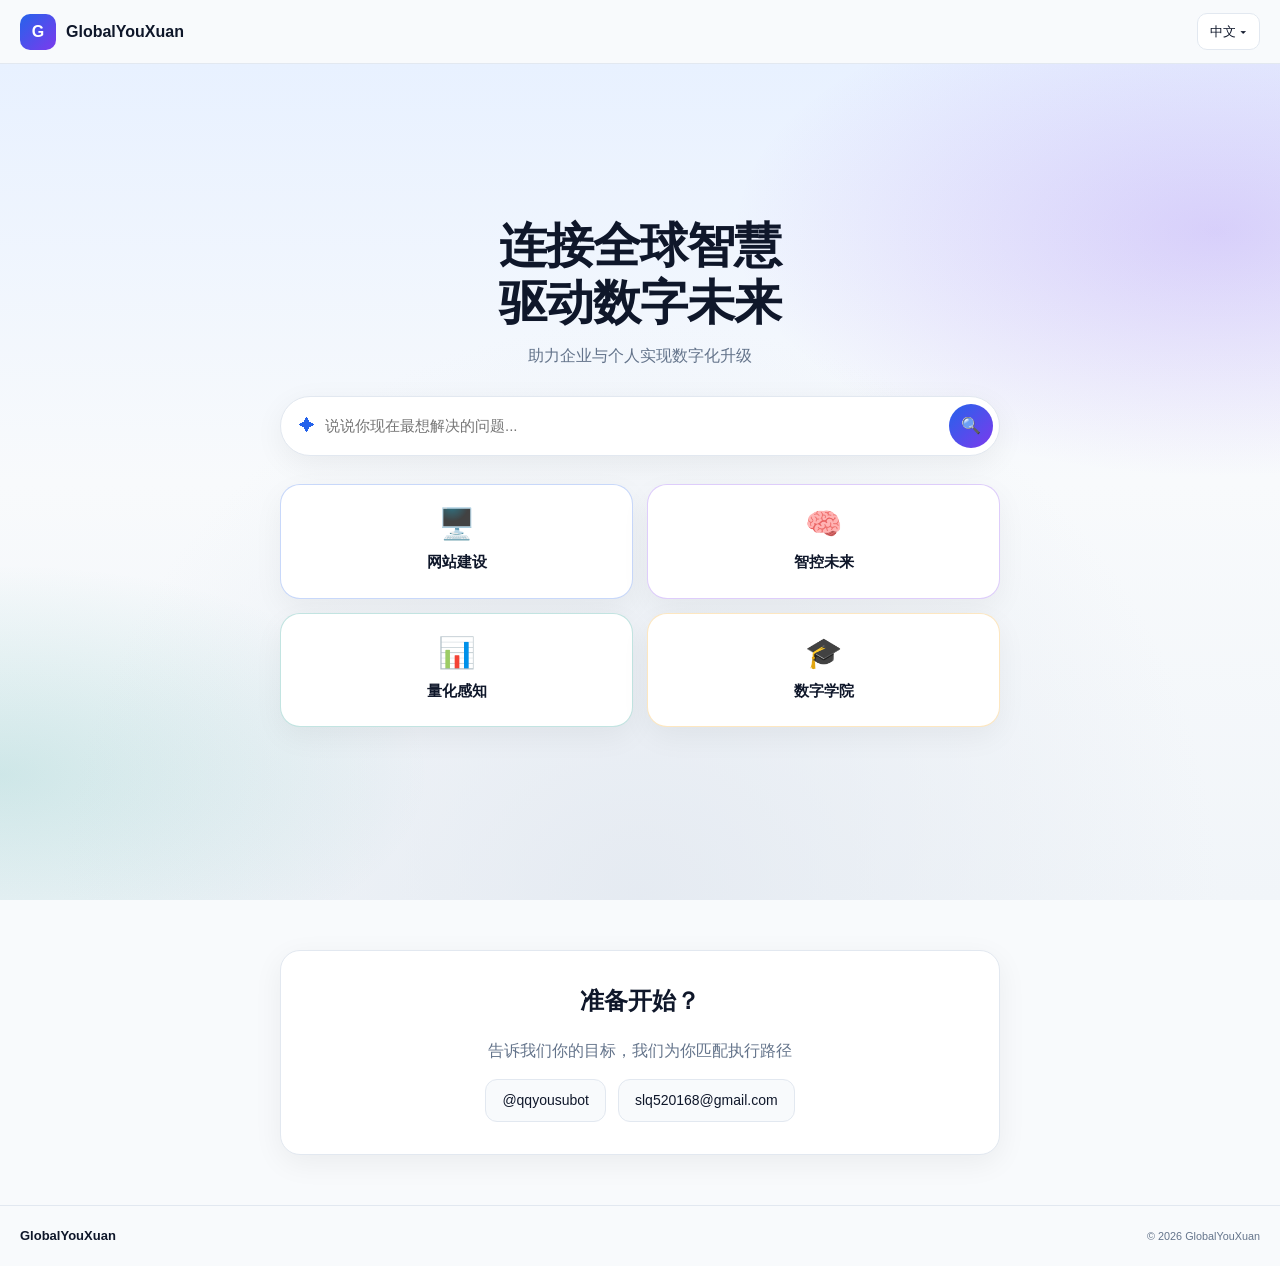
==== commit c8769cf0: "更新 index.html" ====
--- a/index.html
+++ b/index.html
@@ -96,8 +96,8 @@
 
       <div class="entry-grid" id="entryGrid">
         <a class="entry-card c1" href="web.html"><div class="entry-icon">🖥️</div><h3 data-i18n="card1">网站建设</h3></a>
-        <a class="entry-card c2" href="order.html"><div class="entry-icon">🧠</div><h3 data-i18n="card2">智控未来</h3></a>
-        <a class="entry-card c3" href="automation.html"><div class="entry-icon">📊</div><h3 data-i18n="card3">量化感知</h3></a>
+        <a class="entry-card c2" href="automation.html"><div class="entry-icon">🧠</div><h3 data-i18n="card2">智控未来</h3></a>
+        <a class="entry-card c3" href="ai.html"><div class="entry-icon">📊</div><h3 data-i18n="card3">量化感知</h3></a>
         <a class="entry-card c4" href="digital.html"><div class="entry-icon">🎓</div><h3 data-i18n="card4">数字学院</h3></a>
       </div>
     </div>
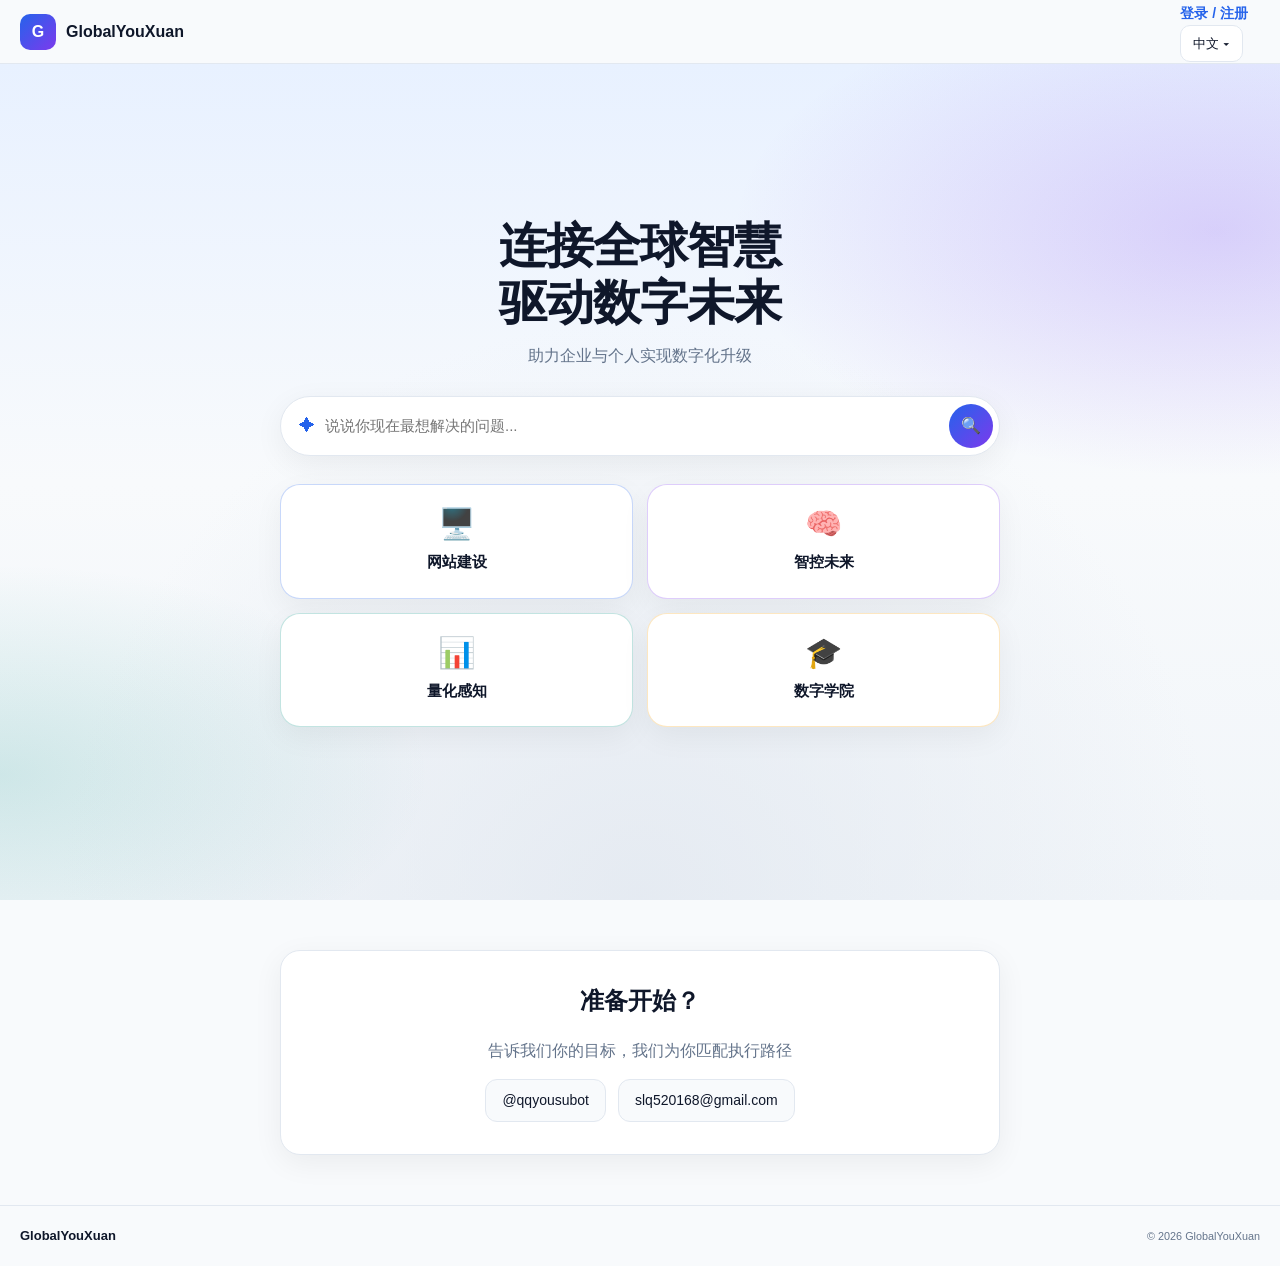
==== commit 93046f53: "更新 index.html" ====
--- a/index.html
+++ b/index.html
@@ -68,6 +68,8 @@
     <span class="brand-name">GlobalYouXuan</span>
   </a>
   <div class="top-actions">
+    <!-- 登录入口 -->
+    <a href="login.html" class="login-link" style="margin-right:12px;font-size:14px;font-weight:600;color:var(--blue);text-decoration:none;">登录 / 注册</a>
     <div class="lang-select">
       <button id="langBtn" class="lang-btn">中文 ▾</button>
       <div class="lang-menu" id="langMenu">
